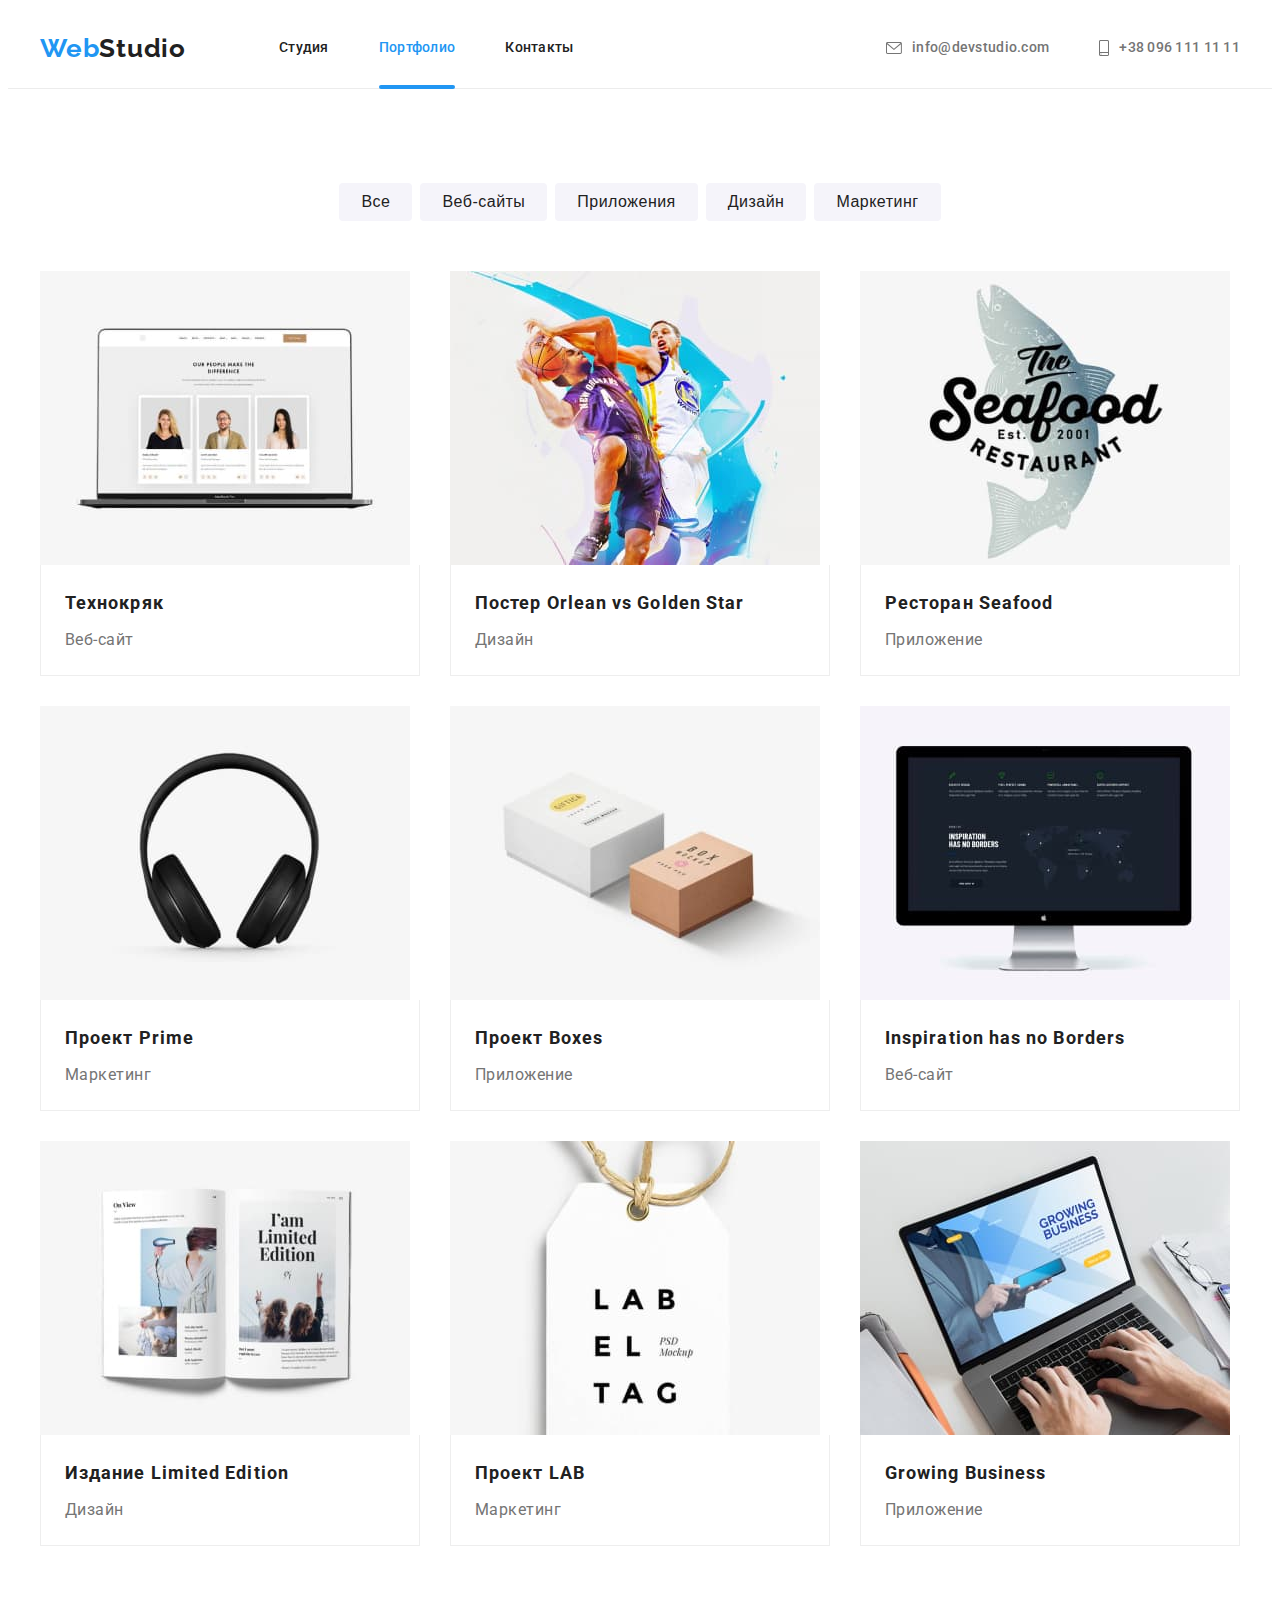
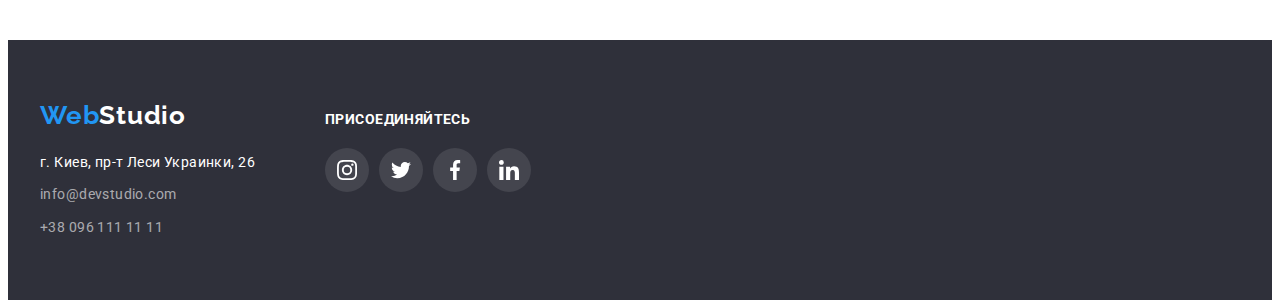
==== portfolio.html @ b4411217 "hw-06 draft" ====
<!DOCTYPE html>
<html lang="ru">
	<head>
		<meta charset="UTF-8" />
		<meta http-equiv="X-UA-Compatible" content="IE=edge" />
		<meta name="viewport" content="width=device-width, initial-scale=1.0" />
		<link rel="preconnect" href="https://fonts.googleapis.com" />
		<link rel="preconnect" href="https://fonts.gstatic.com" crossorigin />
		<link rel="preconnect" href="https://fonts.googleapis.com" />
		<link rel="preconnect" href="https://fonts.gstatic.com" crossorigin />
		<link
			href="https://fonts.googleapis.com/css2?family=Raleway:wght@700&family=Roboto:wght@400;500;700;900&display=swap"
			rel="stylesheet"
		/>
		<title>Портфолио</title>
		<link
			rel="stylesheet"
			href="https://cdnjs.cloudflare.com/ajax/libs/modern-normalize/1.1.0/modern-normalize.min.css"
			integrity="sha512-wpPYUAdjBVSE4KJnH1VR1HeZfpl1ub8YT/NKx4PuQ5NmX2tKuGu6U/JRp5y+Y8XG2tV+wKQpNHVUX03MfMFn9Q=="
			crossorigin="anonymous"
			referrerpolicy="no-referrer"
		/>
		<link rel="stylesheet" href="./css/styles.css" />
	</head>
	<body>
		<!--SITE HEADER-->
		<header class="nav-header">
			<div class="container nav-container">
				<nav class="site-nav">
					<a href="" class="site-logo link">Web<span class="logo-second-half">Studio</span></a>
					<ul class="site-nav-list list">
						<li class="site-nav-item">
							<a href="./index.html" class="site-nav-link link">Студия</a>
						</li>
						<li class="site-nav-item">
							<a href="./portfolio.html" class="site-nav-link link current">Портфолио</a>
						</li>
						<li class="site-nav-item">
							<a href="" class="site-nav-link link">Контакты</a>
						</li>
					</ul>
				</nav>

				<ul class="contacts-list list">
					<li class="contacts-item">
						<a href="mailto:info@devstudio.com" class="contacts-link link">
							<svg class="contacts-icon" width="16" height="12">
								<use href="./images/icons.svg#convert"></use>
							</svg>
							info@devstudio.com
						</a>
					</li>
					<li class="contacts-item">
						<a href="tel:+380961111111" class="contacts-link link">
							<svg class="contacts-icon" width="10" height="16">
								<use href="./images/icons.svg#smartphone"></use>
							</svg>
							+38 096 111 11 11
						</a>
					</li>
				</ul>
			</div>
		</header>
		<!-- MAIN -->
		<main>
			<!-- PROJECTS FILLTER -->
			<section class="section">
				<div class="container">
					<h1 class="visually-hidden">Проекты</h1>
					<ul class="filter-nav-list list">
						<li class="filter-nav-item">
							<button type="button" class="filter-nav-buttons">Все</button>
						</li>
						<li class="filter-nav-item">
							<button type="button" class="filter-nav-buttons">Веб-сайты</button>
						</li>

						<li class="filter-nav-item">
							<button type="button" class="filter-nav-buttons">Приложения</button>
						</li>

						<li class="filter-nav-item">
							<button type="button" class="filter-nav-buttons">Дизайн</button>
						</li>
						<li class="filter-nav-item">
							<button type="button" class="filter-nav-buttons">Маркетинг</button>
						</li>
					</ul>
					<!----------- PROJECTS LIST ------------>
					<ul class="projects-list list">
						<li class="projects-item">
							<a href="" class="projects-link link">
								<div class="projects-top-wrap">
									<img src="./images/laptop_img.jpg" alt="открытый ноутбук" width="370" />
									<p class="projects-top-text">
										Технокряк это современная площадка распространения коронавируса. Компании используют эту платформу
										для цифрового шпионажа и атак на защищённые сервера конкурентов.
									</p>
								</div>
								<div class="projects-wrap">
									<h2 class="projects-title">Технокряк</h2>
									<p class="projects-description">Веб-сайт</p>
								</div>
							</a>
						</li>

						<li class="projects-item">
							<a href="" class="projects-link link">
								<div class="projects-top-wrap">
									<img src="./images/basketball_img.jpg" alt="игра в баскетбол" width="370" />
									<p class="projects-top-text">
										Технокряк это современная площадка распространения коронавируса. Компании используют эту платформу
										для цифрового шпионажа и атак на защищённые сервера конкурентов.
									</p>
								</div>
								<div class="projects-wrap">
									<h2 class="projects-title">
										Постер
										<span lang="en">Orlean vs Golden Star</span>
									</h2>
									<p class="projects-description">Дизайн</p>
								</div>
							</a>
						</li>

						<li class="projects-item">
							<a href="" class="projects-link link">
								<div class="projects-top-wrap">
									<img src="./images/seafood_img.jpg" alt="логотип ресторана" width="370" />
									<p class="projects-top-text">
										Технокряк это современная площадка распространения коронавируса. Компании используют эту платформу
										для цифрового шпионажа и атак на защищённые сервера конкурентов.
									</p>
								</div>
								<div class="projects-wrap">
									<h2 class="projects-title">Ресторан Seafood</h2>
									<p class="projects-description">Приложение</p>
								</div>
							</a>
						</li>

						<li class="projects-item">
							<a href="" class="projects-link link">
								<div class="projects-top-wrap">
									<img src="./images/headphones_img.jpg" alt="наушники" width="370" />
									<p class="projects-top-text">
										Технокряк это современная площадка распространения коронавируса. Компании используют эту платформу
										для цифрового шпионажа и атак на защищённые сервера конкурентов.
									</p>
								</div>
								<div class="projects-wrap">
									<h2 class="projects-title">
										Проект
										<span lang="en">Prime</span>
									</h2>
									<p class="projects-description">Маркетинг</p>
								</div>
							</a>
						</li>

						<li class="projects-item">
							<a href="" class="projects-link link">
								<div class="projects-top-wrap">
									<img src="./images/boxes_img.jpg" alt="две картонные коробки" width="370" />
									<p class="projects-top-text">
										Технокряк это современная площадка распространения коронавируса. Компании используют эту платформу
										для цифрового шпионажа и атак на защищённые сервера конкурентов.
									</p>
								</div>
								<div class="projects-wrap">
									<h2 class="projects-title">
										Проект
										<span lang="en">Boxes</span>
									</h2>
									<p class="projects-description">Приложение</p>
								</div>
							</a>
						</li>

						<li class="projects-item">
							<a href="" class="projects-link link">
								<div class="projects-top-wrap">
									<img src="./images/computer_img.jpg" alt="моноблок" width="370" />
									<p class="projects-top-text">
										Технокряк это современная площадка распространения коронавируса. Компании используют эту платформу
										для цифрового шпионажа и атак на защищённые сервера конкурентов.
									</p>
								</div>
								<div class="projects-wrap">
									<h2 class="projects-title" lang="en">Inspiration has no Borders</h2>
									<p class="projects-description">Веб-сайт</p>
								</div>
							</a>
						</li>

						<li class="projects-item">
							<a href="" class="projects-link link">
								<div class="projects-top-wrap">
									<img src="./images/book_img.jpg" alt="открытая книга" width="370" />
									<p class="projects-top-text">
										Технокряк это современная площадка распространения коронавируса. Компании используют эту платформу
										для цифрового шпионажа и атак на защищённые сервера конкурентов.
									</p>
								</div>
								<div class="projects-wrap">
									<h2 class="projects-title">
										Издание
										<span lang="en">Limited Edition</span>
									</h2>
									<p class="projects-description">Дизайн</p>
								</div>
							</a>
						</li>

						<li class="projects-item">
							<a href="" class="projects-link link">
								<div class="projects-top-wrap">
									<img src="./images/labeltag_project_img.jpg" alt="бирка с надписью" width="370" />
									<p class="projects-top-text">
										Технокряк это современная площадка распространения коронавируса. Компании используют эту платформу
										для цифрового шпионажа и атак на защищённые сервера конкурентов.
									</p>
								</div>
								<div class="projects-wrap">
									<h2 class="projects-title">
										Проект
										<span lang="en">LAB</span>
									</h2>
									<p class="projects-description">Маркетинг</p>
								</div>
							</a>
						</li>

						<li class="projects-item">
							<a href="" class="projects-link link">
								<div class="projects-top-wrap">
									<img src="./images/gb_project_img.jpg" alt="работа за ноутбуком" width="370" />
									<p class="projects-top-text">
										Технокряк это современная площадка распространения коронавируса. Компании используют эту платформу
										для цифрового шпионажа и атак на защищённые сервера конкурентов.
									</p>
								</div>
								<div class="projects-wrap">
									<h2 class="projects-title" lang="en">Growing Business</h2>
									<p class="projects-description">Приложение</p>
								</div>
							</a>
						</li>
					</ul>
				</div>
			</section>
		</main>
		<!-- FOOTER -->
		<footer class="footer">
			<div class="container wrapper">
				<div class="footer-contacts">
					<a href="" class="site-logo-footer link">Web<span class="white-half-logo">Studio</span></a>
					<address class="footer-address">
						<ul class="footer-list list">
							<li class="footer-item">
								<a
									class="footer-link-location link"
									href="https://goo.gl/maps/r5CcagLjubWfefs69"
									target="_blank"
									rel="nooper norefferer"
								>
									г. Киев, пр-т Леси Украинки, 26
								</a>
							</li>
							<li class="footer-item">
								<a class="footer-link link" href="mailto:info@devstudio.com">info@devstudio.com</a>
							</li>
							<li class="footer-item">
								<a class="footer-link link" href="tel:+380961111111">+38 096 111 11 11</a>
							</li>
						</ul>
					</address>
				</div>

				<div class="footer-socials">
					<h3 class="footer-socials-title">Присоединяйтесь</h3>
					<ul class="footer-socials-list list">
						<li class="footer-socials-item">
							<a href="" class="footer-socials-link">
								<svg class="footer-socials-icon" width="20" height="20">
									<use href="./images/icons.svg#instagram"></use>
								</svg>
							</a>
						</li>

						<li class="footer-socials-item">
							<a href="" class="footer-socials-link">
								<svg class="footer-socials-icon" width="20" height="20">
									<use href="./images/icons.svg#twitter"></use>
								</svg>
							</a>
						</li>

						<li class="footer-socials-item">
							<a href="" class="footer-socials-link">
								<svg class="footer-socials-icon" width="20" height="20">
									<use href="./images/icons.svg#facebook"></use>
								</svg>
							</a>
						</li>

						<li class="footer-socials-item">
							<a href="" class="footer-socials-link">
								<svg class="footer-socials-icon" width="20" height="20">
									<use href="./images/icons.svg#linkedin"></use>
								</svg>
							</a>
						</li>
					</ul>
				</div>
			</div>
		</footer>
	</body>
</html>
---- css/styles.css ----
:root {
	--primary-text-color: #212121;
	--secondary-text-color: #757575;
	--secondary-bg-color: #f5f4fa;
	--design-bg-color: #2f303a;
	--accent-color: #2196f3;
	--wite-bg-color: #ffffff;
	--white-text-color: #ffffff;
	--icons-color: #afb1b8;
	--low-opacity-text: rgba(255, 255, 255, 0.6);
	--footer-bg-icon: rgba(255, 255, 255, 0.1);
	--card-shadow: 0px 1px 3px rgba(0, 0, 0, 0.12), 0px 1px 1px rgba(0, 0, 0, 0.14), 0px 2px 1px rgba(0, 0, 0, 0.2);
	--hover-shadow: 0px 3px 1px rgba(0, 0, 0, 0.1), 0px 1px 2px rgba(0, 0, 0, 0.08), 0px 2px 2px rgba(0, 0, 0, 0.12);
	--backdrop-bg: rgba(0, 0, 0, 0.2);
	--projects-bg-hover: rgba(33, 150, 243, 0.9);
	--cubic-value: cubic-bezier(0.4, 0, 0.2, 1);
}

/* ----------------UTILITIES---------------- */

p,
h1,
h2,
h3,
h4,
h5,
h6 {
	margin: 0;
}

ul {
	margin: 0;
	padding: 0;
}

body {
	background-color: var(--white-bg-color);
	color: var(--primary-text-color);
	font-family: Roboto, sans-serif;
}

img {
	display: block;
	max-width: 100%;
	height: auto;
}

.container {
	width: 1200px;
	padding-right: 15px;
	padding-left: 15px;
	margin-left: auto;
	margin-right: auto;
}

.section {
	padding-top: 94px;
	padding-bottom: 94px;
}

.list {
	list-style: none;
}

.link {
	text-decoration: none;
}

.visually-hidden {
	position: absolute;
	white-space: nowrap;
	width: 1px;
	height: 1px;
	overflow: hidden;
	border: 0;
	padding: 0;
	clip: rect(0 0 0 0);
	clip-path: inset(50%);
	margin: -1px;
}

/* ----------------ALL PAGES---------------- */

/* ----------------NAV---------------- */
.site-logo {
	margin-right: 93px;

	color: var(--accent-color);
	font-family: Raleway, sans-serif;
	font-size: 26px;
	font-weight: 700;
	line-height: 1.19;
	letter-spacing: 0.03em;
}

.site-logo-footer {
	color: var(--accent-color);
	font-family: Raleway, sans-serif;
	font-size: 26px;
	font-weight: 700;
	line-height: 1.19;
	letter-spacing: 0.03em;
}

.logo-second-half {
	color: var(--primary-text-color);
}

.nav-header {
	border-bottom-width: 1px;
	border-bottom-style: solid;
	border-bottom-color: #ececec;
}

.nav-container {
	display: flex;
	align-items: center;
}

.site-nav {
	display: flex;
	align-items: center;
}

.site-nav-list {
	display: flex;
}

.site-nav-item:not(:last-child) {
	margin-right: 50px;
}

.site-nav-link {
	position: relative;
	display: block;

	padding-top: 32px;
	padding-bottom: 32px;

	color: var(--primary-text-color);
	font-weight: 500;
	font-size: 14px;
	line-height: 1.14;
	letter-spacing: 0.02em;

	transition: color 250ms var(--cubic-value);
}

.site-nav-link::after {
	position: absolute;
	display: block;
	bottom: -1px;

	content: "";
	width: 100%;
	height: 4px;
	background-color: var(--accent-color);
	border-radius: 2px;

	transform: scaleX(0);
	transition: transform 250ms var(--cubic-value);
	transform-origin: left center;
}

.site-nav-link:hover::after,
.site-nav-link:focus::after {
	transform: scaleX(1);
}

.site-nav-link.current,
.site-nav-link:hover,
.site-nav-link:focus {
	color: var(--accent-color);
}

.current {
	position: relative;
}

.current::before {
	position: absolute;
	display: block;
	bottom: -1px;

	content: "";
	width: 100%;
	height: 4px;
	background-color: var(--accent-color);
	border-radius: 2px;
}

.contacts-item:not(:first-child) {
	margin-left: 50px;
}

.contacts-link {
	display: flex;
	align-items: center;

	padding-top: 32px;
	padding-bottom: 32px;

	color: var(--secondary-text-color);
	font-weight: 500;
	font-size: 14px;
	line-height: 1.14;
	letter-spacing: 0.02em;

	transition: color 250ms var(--cubic-value);
}

.contacts-list {
	display: flex;
	margin-left: auto;
}

.contacts-link:hover,
.contacts-link:focus {
	color: var(--accent-color);
}

.contacts-icon {
	margin-right: 10px;
	fill: currentColor;
}

/* ----------------FOOTER---------------- */
.footer {
	padding: 60px 0;
	background-color: var(--design-bg-color);
}

.wrapper {
	align-items: baseline;
	display: flex;
}

.white-half-logo {
	display: inline-block;
	color: var(--white-text-color);
}

.footer-link-location {
	color: var(--white-text-color);
	font-style: normal;
	font-size: 14px;
	line-height: 1.7;
	letter-spacing: 0.03em;
}

.footer-link {
	color: var(--low-opacity-text);
	font-style: normal;
	font-size: 14px;
	line-height: 1.7;
	letter-spacing: 0.03em;
}

.footer-list {
	display: inline-block;
}

.footer-item:not(:last-child) {
	margin-bottom: 9px;
}

.footer-address {
	margin-top: 20px;
}

.footer-socials {
	margin-left: 70px;
}

.footer-socials-title {
	margin-bottom: 20px;

	font-weight: 700;
	font-size: 14px;
	line-height: 1.14;
	letter-spacing: 0.03em;
	text-transform: uppercase;
	color: var(--white-text-color);
}

.footer-socials-list {
	display: flex;
	justify-content: center;
}

.footer-socials-item {
	width: 44px;
	height: 44px;
}

.footer-socials-item:not(:first-child) {
	margin-left: 10px;
}

.footer-socials-link {
	display: flex;
	align-items: center;
	justify-content: center;

	width: 100%;
	height: 100%;
	border-radius: 50%;

	background-color: var(--footer-bg-icon);
	color: white;

	transition: background-color 250ms var(--cubic-value);
}

.footer-socials-icon {
	fill: currentColor;
}

.footer-socials-link:hover,
.footer-socials-link:focus {
	background-color: var(--accent-color);
}

/* ----------------"Студия" page CSS---------------- */

/* ----------------HERO SECTION---------------- */
.hero-section {
	text-align: center;

	padding: 200px 0;
	margin-left: auto;
	margin-right: auto;
	max-width: 1600px;

	background-color: #c4c4c4;
	background-image: linear-gradient(rgba(47, 48, 58, 0.4), rgba(47, 48, 58, 0.4)), url(../images/hero-img.jpg);
	background-repeat: no-repeat;
	background-position: center;
	background-size: cover;
}

.hero-title {
	margin-bottom: 30px;
	margin-left: auto;
	margin-right: auto;
	width: 696px;

	color: var(--white-text-color);
	text-transform: uppercase;
	font-weight: 900;
	font-size: 44px;
	line-height: 1.36;
	letter-spacing: 0.06em;
}

.hero-button {
	display: inline-block;
	padding: 10px 32px;
	min-width: 200px;

	background-color: var(--accent-color);
	color: var(--white-text-color);
	border-radius: 4px;
	border: 1px solid transparent;
	box-sizing: border-box;
	cursor: pointer;
	font-size: 16px;
	font-weight: 700;
	line-height: 1.8;
	letter-spacing: 0.06em;

	transition: background-color 250ms var(--cubic-value);
}

.hero-button:hover,
.hero-button:focus {
	background-color: #188ce8;
}

.hero-backdrop {
	position: fixed;
	z-index: 1;

	top: 0;
	left: 0;
	width: 100%;
	height: 100%;
	background-color: var(--backdrop-bg);
	transition: opacity 800ms var(--cubic-value), visibility 800ms var(--cubic-value);
}

.hero-modal {
	position: absolute;
	top: 50%;
	left: 50%;

	width: 528px;
	height: 581px;
	padding: 40px;

	background-color: var(--wite-bg-color);
	box-shadow: var(--card-shadow);
	border-radius: 4px;

	transform: scale(1) translate(-50%, -50%);
}

.hero-modal-button {
	position: absolute;
	top: 7px;
	right: 7px;

	display: flex;
	align-items: center;
	justify-content: center;

	width: 30px;
	height: 30px;

	border-radius: 50%;
	background-color: transparent;
	border: 1px solid rgba(0, 0, 0, 0.1);
	cursor: pointer;
	color: var(--accent-color);
	transition: fill 250ms var(--cubic-value);
}

.hero-modal-button:hover,
.hero-modal-button:focus {
	fill: currentColor;
}

.hero-modal-title {
	margin-bottom: 12px;

	font-weight: 700;
	font-size: 20px;
	line-height: 1.15;
	letter-spacing: 0.03em;
	color: var(--primary-text-color);
}

.hero-form-wrap {
	margin-bottom: 20px;
}

.hero-modal-wrap {
	position: relative;

	display: flex;
	flex-direction: column;
}

.hero-modal-wrap:not(:last-child) {
	margin-bottom: 10px;
}

.hero-modal-label {
	display: block;
	text-align: left;
	margin-bottom: 4px;

	font-size: 12px;
	line-height: 1.16;
	letter-spacing: 0.01em;
	color: var(--secondary-text-color);
}

.hero-modal-input {
	padding: 0;
	margin: 0;

	padding-left: 42px;

	width: 100%;
	height: 40px;

	border: 1px solid rgba(33, 33, 33, 0.2);
	border-radius: 4px;
	outline: none;
	transition: border-color 250ms var(--cubic-value);
}

.hero-input-icon {
	position: absolute;
	top: 50%;
	left: 12px;
	transition: fill 250ms var(--cubic-value);
}

.hero-modal-textarea {
	width: 100%;
	height: 120px;

	padding: 12px 16px;

	border: 1px solid rgba(33, 33, 33, 0.2);
	border-radius: 4px;
	resize: none;
	outline: none;
	transition: border-color 250ms var(--cubic-value);
}

.hero-modal-input:focus,
.hero-modal-textarea:focus {
	border-color: var(--accent-color);
}

.hero-modal-input:focus + .hero-input-icon {
	fill: var(--accent-color);
}

.hero-modal-textarea::placeholder {
	font-size: 14px;
	line-height: 1.14;
	letter-spacing: 0.01em;

	color: rgba(117, 117, 117, 0.5);
}

.hero-modal-policy {
	display: flex;
	align-items: center;
	justify-content: center;

	margin-bottom: 30px;
}

.modal-policy {
	display: flex;
	align-items: center;

	font-size: 14px;
	line-height: 1.7;
	letter-spacing: 0.03em;
	color: var(--secondary-text-color);
}

.modal-policy span {
	display: flex;
	align-items: center;

	width: 16px;
	height: 15px;
	border: 2px solid #212121;
	border-radius: 2px;
	margin-right: 8px;
}

.policy-icon-check {
	fill: #ffffff;
}

.modal-policy-check:checked + .modal-policy span {
	background-color: var(--accent-color);
	border: none;
}

.modal-link {
	font-size: 14px;
	line-height: 1.7;
	letter-spacing: 0.03em;
	text-decoration-skip-ink: none;
	color: var(--accent-color);
}

.is-hidden {
	opacity: 0;
	visibility: hidden;
	pointer-events: none;
}

/* ----------------ADVANTAGES---------------- */

.advantages-section {
	padding-bottom: 0;
}

.advantages-list {
	margin-left: -30px;
	margin-top: -30px;
	display: flex;
	flex-wrap: wrap;
}

.advantages-item {
	flex-basis: calc(100% / 4 - 30px);
	margin-left: 30px;
	margin-top: 30px;
}

.advanages-icon {
	margin-bottom: 30px;
	background-color: var(--secondary-bg-color);
	width: 270px;
	height: 120px;
	display: flex;
	justify-content: center;
	align-items: center;
	border-radius: 4px;
}

.advantages-title {
	margin-bottom: 10px;
	color: var(--primary-text-color);
	font-size: 14px;
	font-weight: 700;
	line-height: 1.14;
	letter-spacing: 0.03em;
	text-transform: uppercase;
}

.advantages-description {
	color: var(--secondary-text-color);
	font-size: 14px;
	line-height: 1.7;
	letter-spacing: 0.03em;
}

/* ----------------WHAT CAN WE MAKE---------------- */

.we-make-list {
	display: flex;
}

.we-make-item {
	position: relative;
}

.we-make-item:not(:last-child) {
	margin-right: 30px;
}

.we-make-title {
	margin-bottom: 50px;
	color: var(--primary-text-color);
	font-weight: 700;
	font-size: 36px;
	line-height: 1.16;
	text-align: center;
	letter-spacing: 0.03em;
}

.we-make-description {
	position: absolute;
	bottom: 0;
	right: 0;

	display: flex;
	justify-content: center;
	align-items: center;

	width: 370px;
	height: 70px;

	background-color: rgba(47, 48, 58, 0.8);
	color: var(--white-text-color);
	font-weight: 700;
	font-size: 14px;
	line-height: 1.14;
	letter-spacing: 0.03em;
	text-transform: uppercase;
}

/* ----------------TEAM---------------- */

.team-section {
	background-color: var(--secondary-bg-color);
}

.team-list {
	display: flex;
	flex-wrap: wrap;
}

.team-item {
	box-shadow: var(--card-shadow);
	border-radius: 0px 0px 4px 4px;
}

.team-item:not(:last-child) {
	margin-right: 30px;
}

.team-title {
	margin-bottom: 50px;

	color: var(--primary-text-color);
	font-weight: 700;
	font-size: 36px;
	line-height: 1.16;
	text-align: center;
	letter-spacing: 0.03em;
}

.team-text-card {
	padding-top: 30px;
	padding-bottom: 30px;

	background-color: var(--wite-bg-color);
	text-align: center;
	border-radius: 0px 0px 4px 4px;
}

.team-title-member {
	margin-bottom: 10px;

	color: var(--primary-text-color);
	font-weight: 500;
	font-size: 16px;
	line-height: 1.18;
	letter-spacing: 0.03em;
}

.team-description {
	color: var(--secondary-text-color);
	font-size: 16px;
	line-height: 1.18;
	letter-spacing: 0.03em;
	margin-bottom: 16px;
}

.team-social-list {
	display: flex;
	justify-content: center;
}

.team-social-item {
	width: 44px;
	height: 44px;
}

.team-social-item:not(:first-child) {
	margin-left: 10px;
}

.team-social-link {
	width: 100%;
	height: 100%;
	border-radius: 50%;
	display: flex;
	align-items: center;
	justify-content: center;
	background-color: var(--wite-bg-color);
	color: var(--icons-color);

	transition: color 250ms var(--cubic-value), background-color 250ms var(--cubic-value);
}

.team-social-icon {
	fill: currentColor;
}

.team-social-link:hover,
.team-social-link:focus {
	background-color: var(--accent-color);
	color: var(--wite-bg-color);
}

/* ----------------CLIENTS---------------- */

.clients-title {
	margin-bottom: 50px;

	color: var(--primary-text-color);
	font-weight: 700;
	font-size: 36px;
	line-height: 1.16;
	text-align: center;
	letter-spacing: 0.03em;
}

.clients-list {
	display: flex;
}

.clients-item:not(:first-child) {
	margin-left: 30px;
}

.clients-link {
	width: 170px;
	height: 92px;
	display: flex;
	justify-content: center;
	align-items: center;

	border: 1px solid var(--icons-color);
	border-radius: 4px;
	color: var(--icons-color);

	transition: color 250ms var(--cubic-value), border-color 250ms var(--cubic-value);
}

.clients-icon {
	fill: currentColor;
}

.clients-link:hover,
.clients-link:focus {
	color: var(--accent-color);
	border-color: var(--accent-color);
}

/* ----------------"Портфолио" page CSS---------------- */

/* ----------------FILTER NAVIGATION---------------- */
.filter-nav-list {
	display: flex;
	justify-content: center;
	margin-bottom: 50px;
}

.filter-nav-item:not(:last-child) {
	margin-right: 8px;
}

.filter-nav-buttons {
	padding: 6px 22px;
	background-color: var(--secondary-bg-color);
	color: var(--primary-text-color);
	font-weight: 500;
	font-size: 16px;
	line-height: 1.62;
	letter-spacing: 0.03em;
	border: none;
	border-radius: 4px;
	cursor: pointer;

	transition: color 250ms var(--cubic-value), background-color 250ms var(--cubic-value),
		box-shadow 250ms var(--cubic-value);
}

.filter-nav-buttons:hover,
.filter-nav-buttons:focus {
	background-color: var(--accent-color);
	color: var(--white-text-color);
	box-shadow: var(--hover-shadow);
}

/* ----------------PROJECTS---------------- */

.projects-list {
	display: flex;
	flex-wrap: wrap;

	margin-left: -30px;
	margin-top: -30px;
}

.projects-item {
	flex-basis: calc(100% / 3 - 30px);
	margin-left: 30px;
	margin-top: 30px;
}

.projects-link {
	display: block;
	transition: box-shadow 250ms var(--cubic-value);
}

.projects-link:hover,
.projects-link:focus {
	box-shadow: 0px 1px 1px rgba(0, 0, 0, 0.12), 0px 4px 4px rgba(0, 0, 0, 0.06), 1px 4px 6px rgba(0, 0, 0, 0.16);
}

.projects-wrap {
	padding: 20px 24px;
	border-left: 1px solid #eeeeee;
	border-right: 1px solid #eeeeee;
	border-bottom: 1px solid #eeeeee;
}

.projects-title {
	margin-bottom: 4px;
	color: var(--primary-text-color);
	font-weight: 700;
	font-size: 18px;
	line-height: 2;
	letter-spacing: 0.06em;
}

.projects-description {
	color: var(--secondary-text-color);
	font-size: 16px;
	line-height: 1.87;
	letter-spacing: 0.03em;
}

.projects-top-wrap {
	position: relative;
	overflow: hidden;
}

.projects-top-text {
	position: absolute;
	top: 0;
	left: 0;

	height: 100%;
	font-size: 18px;
	line-height: 1.5;
	letter-spacing: 0.03em;
	padding: 63px 24px;
	color: var(--white-text-color);
	background-color: var(--projects-bg-hover);

	transform: translateY(100%);
	transition: transform 250ms var(--cubic-value);
}

.projects-item:hover .projects-top-text,
.projects-link:focus .projects-top-text {
	transform: translateY(0);
}
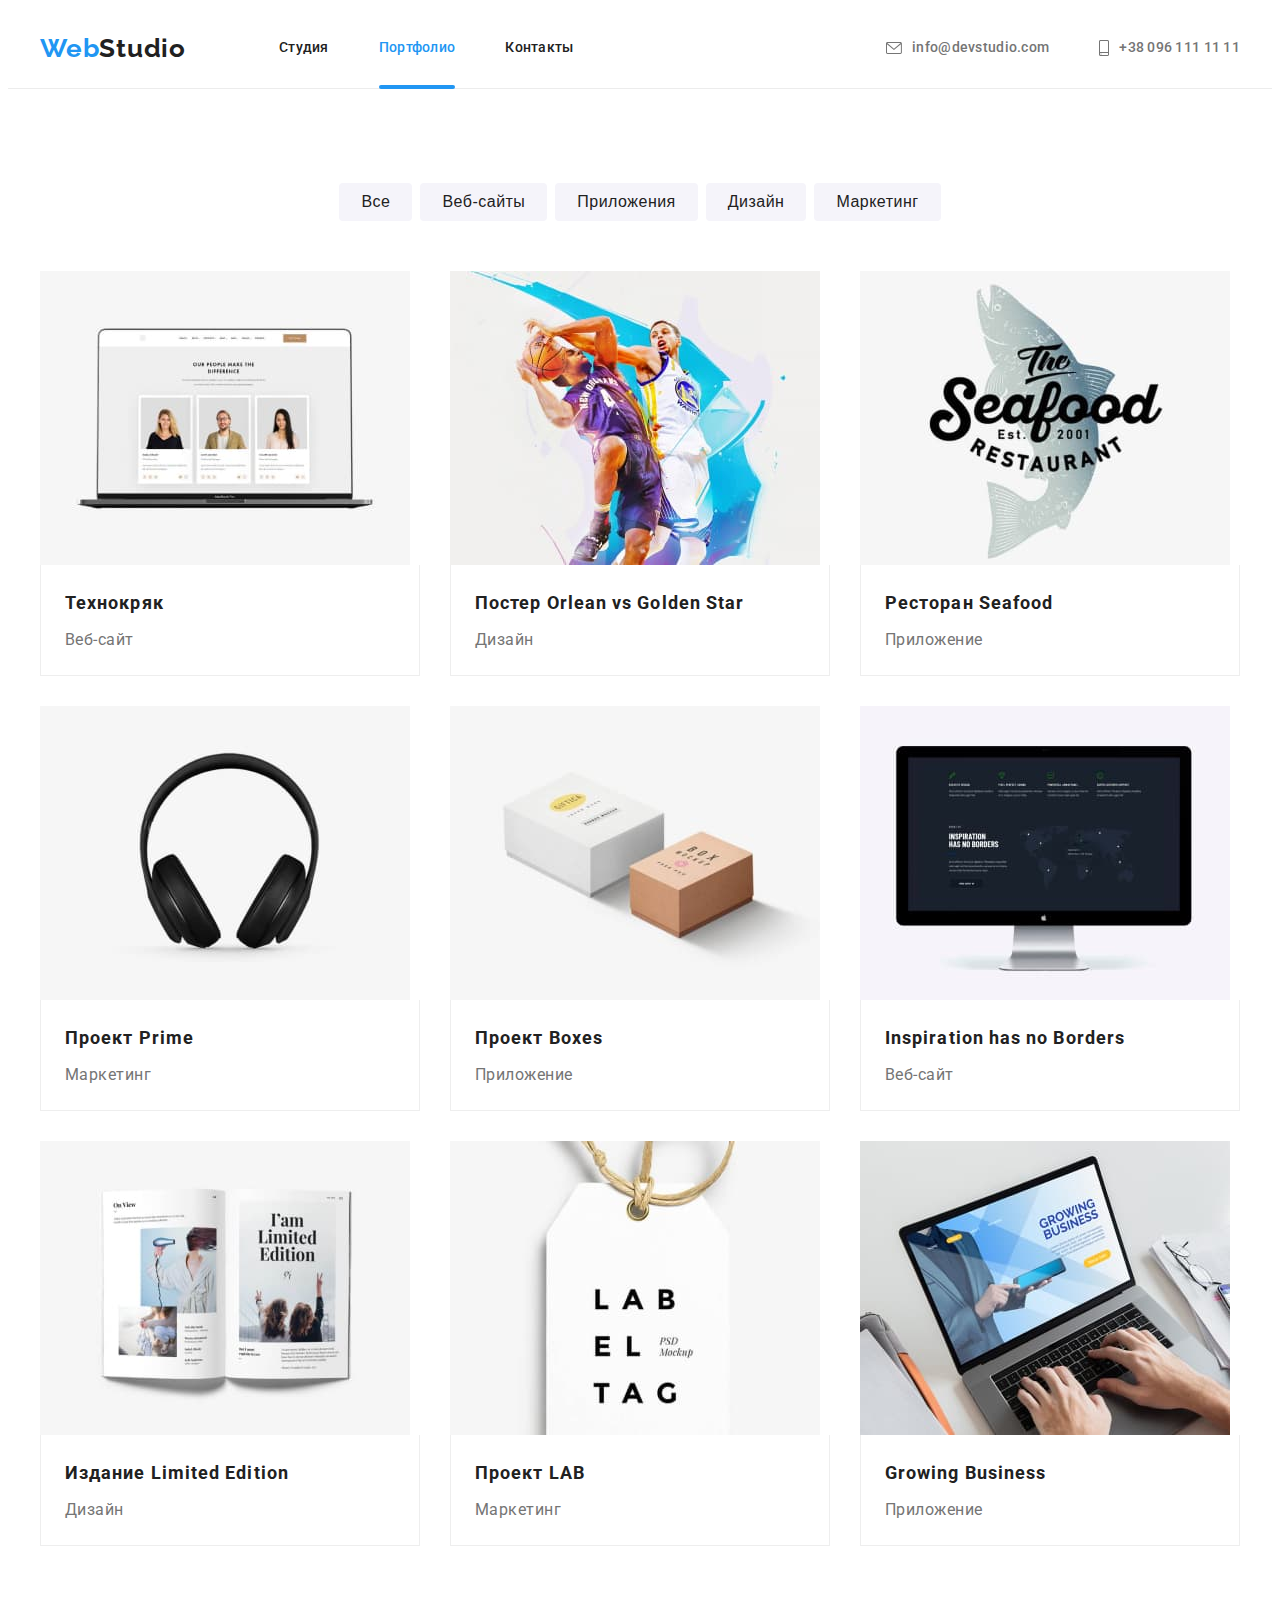
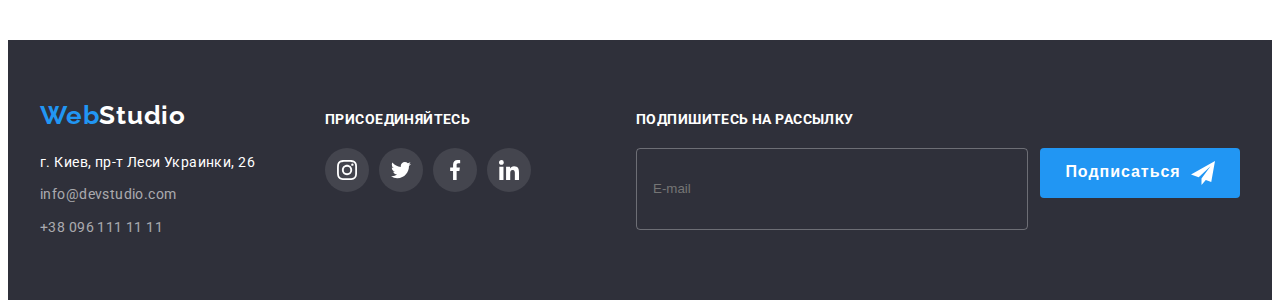
==== commit cf67039a: "second draft hw-06" ====
--- a/portfolio.html
+++ b/portfolio.html
@@ -253,67 +253,87 @@
 		<!-- FOOTER -->
 		<footer class="footer">
 			<div class="container wrapper">
-				<div class="footer-contacts">
-					<a href="" class="site-logo-footer link">Web<span class="white-half-logo">Studio</span></a>
-					<address class="footer-address">
-						<ul class="footer-list list">
-							<li class="footer-item">
-								<a
-									class="footer-link-location link"
-									href="https://goo.gl/maps/r5CcagLjubWfefs69"
-									target="_blank"
-									rel="nooper norefferer"
-								>
-									г. Киев, пр-т Леси Украинки, 26
-								</a>
-							</li>
-							<li class="footer-item">
-								<a class="footer-link link" href="mailto:info@devstudio.com">info@devstudio.com</a>
-							</li>
-							<li class="footer-item">
-								<a class="footer-link link" href="tel:+380961111111">+38 096 111 11 11</a>
-							</li>
-						</ul>
-					</address>
+	  
+			  <div class="footer-contacts">
+				<a href="" class="site-logo-footer link"
+				>Web<span class="white-half-logo">Studio</span>
+			  </a>
+			  <address class="footer-address">
+				<ul class="footer-list list">
+				  <li class="footer-item">
+					<a
+					  class="footer-link-location link"
+					  href="https://goo.gl/maps/r5CcagLjubWfefs69"
+					  target="_blank"
+					  rel="nooper norefferer"
+					  >г. Киев, пр-т Леси Украинки, 26</a
+					>
+				  </li>
+				  <li class="footer-item">
+					<a class="footer-link link" href="mailto:info@devstudio.com"
+					  >info@devstudio.com</a
+					>
+				  </li>
+				  <li class="footer-item">
+					<a class="footer-link link" href="tel:+380961111111"
+					  >+38 096 111 11 11</a
+					>
+				  </li>
+				</ul>
+			  </address>
+			  </div>
+	  
+			  <div class="footer-socials">
+				<h3 class="footer-socials-title">Присоединяйтесь</h3>
+				  <ul class="footer-socials-list list">
+	  
+				  <li class="footer-socials-item">
+					<a href="" class="footer-socials-link">
+					  <svg class="footer-socials-icon" width="20" height="20">
+						<use href="./images/icons.svg#instagram"></use>
+					  </svg>
+					</a>
+				  </li>
+	  
+				  <li class="footer-socials-item">
+					<a href="" class="footer-socials-link">
+					  <svg class="footer-socials-icon" width="20" height="20">
+						<use href="./images/icons.svg#twitter"></use>
+					  </svg>
+					</a>
+				  </li>
+	  
+				  <li class="footer-socials-item">
+					<a href="" class="footer-socials-link">
+					  <svg class="footer-socials-icon" width="20" height="20">
+						<use href="./images/icons.svg#facebook"></use>
+					  </svg>
+					</a>
+				  </li>
+	  
+				  <li class="footer-socials-item">
+					<a href="" class="footer-socials-link">
+					  <svg class="footer-socials-icon" width="20" height="20">
+						<use href="./images/icons.svg#linkedin"></use>
+					  </svg>
+					</a>
+				  </li>
+	  
+				</ul>
+			  </div>
+			  
+			  <div class="footer-subscribe">
+				<h3 class="footer-subscribe-title">Подпишитесь на рассылку</h3>
+				<div class="footer-subscribe-wrap">
+				  <input class="footer-subscribe-input" type="email" name="submail" placeholder="E-mail">
+				  <button class="footer-subscribe-button" type="submit">Подписаться
+					<svg class="footer-subscribe-icon" width="24" height="24">
+					  <use href="./images/icons.svg#send"></use>
+					</svg>
+				  </button>
 				</div>
-
-				<div class="footer-socials">
-					<h3 class="footer-socials-title">Присоединяйтесь</h3>
-					<ul class="footer-socials-list list">
-						<li class="footer-socials-item">
-							<a href="" class="footer-socials-link">
-								<svg class="footer-socials-icon" width="20" height="20">
-									<use href="./images/icons.svg#instagram"></use>
-								</svg>
-							</a>
-						</li>
-
-						<li class="footer-socials-item">
-							<a href="" class="footer-socials-link">
-								<svg class="footer-socials-icon" width="20" height="20">
-									<use href="./images/icons.svg#twitter"></use>
-								</svg>
-							</a>
-						</li>
-
-						<li class="footer-socials-item">
-							<a href="" class="footer-socials-link">
-								<svg class="footer-socials-icon" width="20" height="20">
-									<use href="./images/icons.svg#facebook"></use>
-								</svg>
-							</a>
-						</li>
-
-						<li class="footer-socials-item">
-							<a href="" class="footer-socials-link">
-								<svg class="footer-socials-icon" width="20" height="20">
-									<use href="./images/icons.svg#linkedin"></use>
-								</svg>
-							</a>
-						</li>
-					</ul>
-				</div>
+			  </div>
 			</div>
-		</footer>
+		  </footer>
 	</body>
 </html>
--- a/css/styles.css
+++ b/css/styles.css
@@ -4,6 +4,7 @@
 	--secondary-bg-color: #f5f4fa;
 	--design-bg-color: #2f303a;
 	--accent-color: #2196f3;
+	--hover-accent-color: #188ce8;
 	--wite-bg-color: #ffffff;
 	--white-text-color: #ffffff;
 	--icons-color: #afb1b8;
@@ -321,42 +322,48 @@
 	background-color: var(--accent-color);
 }
 
-/* ----------------"Студия" page CSS---------------- */
-
-/* ----------------HERO SECTION---------------- */
-.hero-section {
-	text-align: center;
-
-	padding: 200px 0;
-	margin-left: auto;
-	margin-right: auto;
-	max-width: 1600px;
-
-	background-color: #c4c4c4;
-	background-image: linear-gradient(rgba(47, 48, 58, 0.4), rgba(47, 48, 58, 0.4)), url(../images/hero-img.jpg);
-	background-repeat: no-repeat;
-	background-position: center;
-	background-size: cover;
-}
-
-.hero-title {
-	margin-bottom: 30px;
-	margin-left: auto;
-	margin-right: auto;
-	width: 696px;
-
+.footer-subscribe {
+margin-left: auto;
+}
+
+.footer-subscribe-title {
+	margin-bottom: 20px;
+
+	font-weight: 700;
+	font-size: 14px;
+	line-height: 1.14;
+	letter-spacing: 0.03em;
+	text-transform: uppercase;
 	color: var(--white-text-color);
-	text-transform: uppercase;
-	font-weight: 900;
-	font-size: 44px;
-	line-height: 1.36;
-	letter-spacing: 0.06em;
-}
-
-.hero-button {
-	display: inline-block;
-	padding: 10px 32px;
+}
+
+.footer-subscribe-wrap {
+	display: flex;
+}
+
+.footer-subscribe-input {
+	width: 358px;
+	height: 50px;
+
+	padding: 15px 16px;
+
+	background-color: inherit;
+	border: 1px solid rgba(255, 255, 255, 0.3);
+	border-radius: 4px;
+	outline: none;
+
+	color: var(--white-text-color)
+}
+
+.footer-subscribe-button {
+	display: flex;
+	align-items: center;
+	justify-content: center;
+
+	margin-left: 12px;
+
 	min-width: 200px;
+	height: 50px;
 
 	background-color: var(--accent-color);
 	color: var(--white-text-color);
@@ -372,9 +379,71 @@
 	transition: background-color 250ms var(--cubic-value);
 }
 
+.footer-subscribe-icon {
+	margin-left: 10px;
+	fill: #ffffff;
+}
+
+.footer-subscribe-button:hover,
+.footer-subscribe-button:focus {
+	background-color: var(--hover-accent-color);
+}
+
+
+/* ----------------"Студия" page CSS---------------- */
+
+/* ----------------HERO SECTION---------------- */
+.hero-section {
+	text-align: center;
+
+	padding: 200px 0;
+	margin-left: auto;
+	margin-right: auto;
+	max-width: 1600px;
+
+	background-color: #c4c4c4;
+	background-image: linear-gradient(rgba(47, 48, 58, 0.4), rgba(47, 48, 58, 0.4)), url(../images/hero-img.jpg);
+	background-repeat: no-repeat;
+	background-position: center;
+	background-size: cover;
+}
+
+.hero-title {
+	margin-bottom: 30px;
+	margin-left: auto;
+	margin-right: auto;
+	width: 696px;
+
+	color: var(--white-text-color);
+	text-transform: uppercase;
+	font-weight: 900;
+	font-size: 44px;
+	line-height: 1.36;
+	letter-spacing: 0.06em;
+}
+
+.hero-button {
+	display: inline-block;
+	padding: 10px 32px;
+	min-width: 200px;
+
+	background-color: var(--accent-color);
+	color: var(--white-text-color);
+	border-radius: 4px;
+	border: 1px solid transparent;
+	box-sizing: border-box;
+	cursor: pointer;
+	font-size: 16px;
+	font-weight: 700;
+	line-height: 1.8;
+	letter-spacing: 0.06em;
+
+	transition: background-color 250ms var(--cubic-value);
+}
+
 .hero-button:hover,
 .hero-button:focus {
-	background-color: #188ce8;
+	background-color: var(--hover-accent-color);
 }
 
 .hero-backdrop {
@@ -405,7 +474,7 @@
 	transform: scale(1) translate(-50%, -50%);
 }
 
-.hero-modal-button {
+.hero-modal-close {
 	position: absolute;
 	top: 7px;
 	right: 7px;
@@ -425,8 +494,8 @@
 	transition: fill 250ms var(--cubic-value);
 }
 
-.hero-modal-button:hover,
-.hero-modal-button:focus {
+.hero-modal-close:hover,
+.hero-modal-close:focus {
 	fill: currentColor;
 }
 
@@ -536,7 +605,7 @@
 	color: var(--secondary-text-color);
 }
 
-.modal-policy span {
+.modal-policy .policy-icon {
 	display: flex;
 	align-items: center;
 
@@ -551,7 +620,7 @@
 	fill: #ffffff;
 }
 
-.modal-policy-check:checked + .modal-policy span {
+.modal-policy-check:checked + .modal-policy .policy-icon {
 	background-color: var(--accent-color);
 	border: none;
 }
@@ -562,6 +631,30 @@
 	letter-spacing: 0.03em;
 	text-decoration-skip-ink: none;
 	color: var(--accent-color);
+}
+
+.hero-modal-submit {
+	padding: 10px 55px;
+	min-width: 200px;
+
+	background-color: var(--accent-color);
+	color: var(--white-text-color);
+	border-radius: 4px;
+	border: 1px solid transparent;
+	cursor: pointer;
+	font-size: 16px;
+	font-weight: 700;
+	line-height: 1.8;
+	letter-spacing: 0.06em;
+	
+	box-shadow: 0px 4px 4px rgba(0, 0, 0, 0.15);
+	transition: background-color 250ms var(--cubic-value),box-shadow 250ms var(--cubic-value);
+}
+
+.hero-modal-submit:hover,
+.hero-modal-submit:focus {
+	box-shadow: 0px 4px 4px rgba(0, 0, 0, 0.15), 0px 4px 4px rgba(0, 0, 0, 0.15);
+	background-color: var(--hover-accent-color);
 }
 
 .is-hidden {
